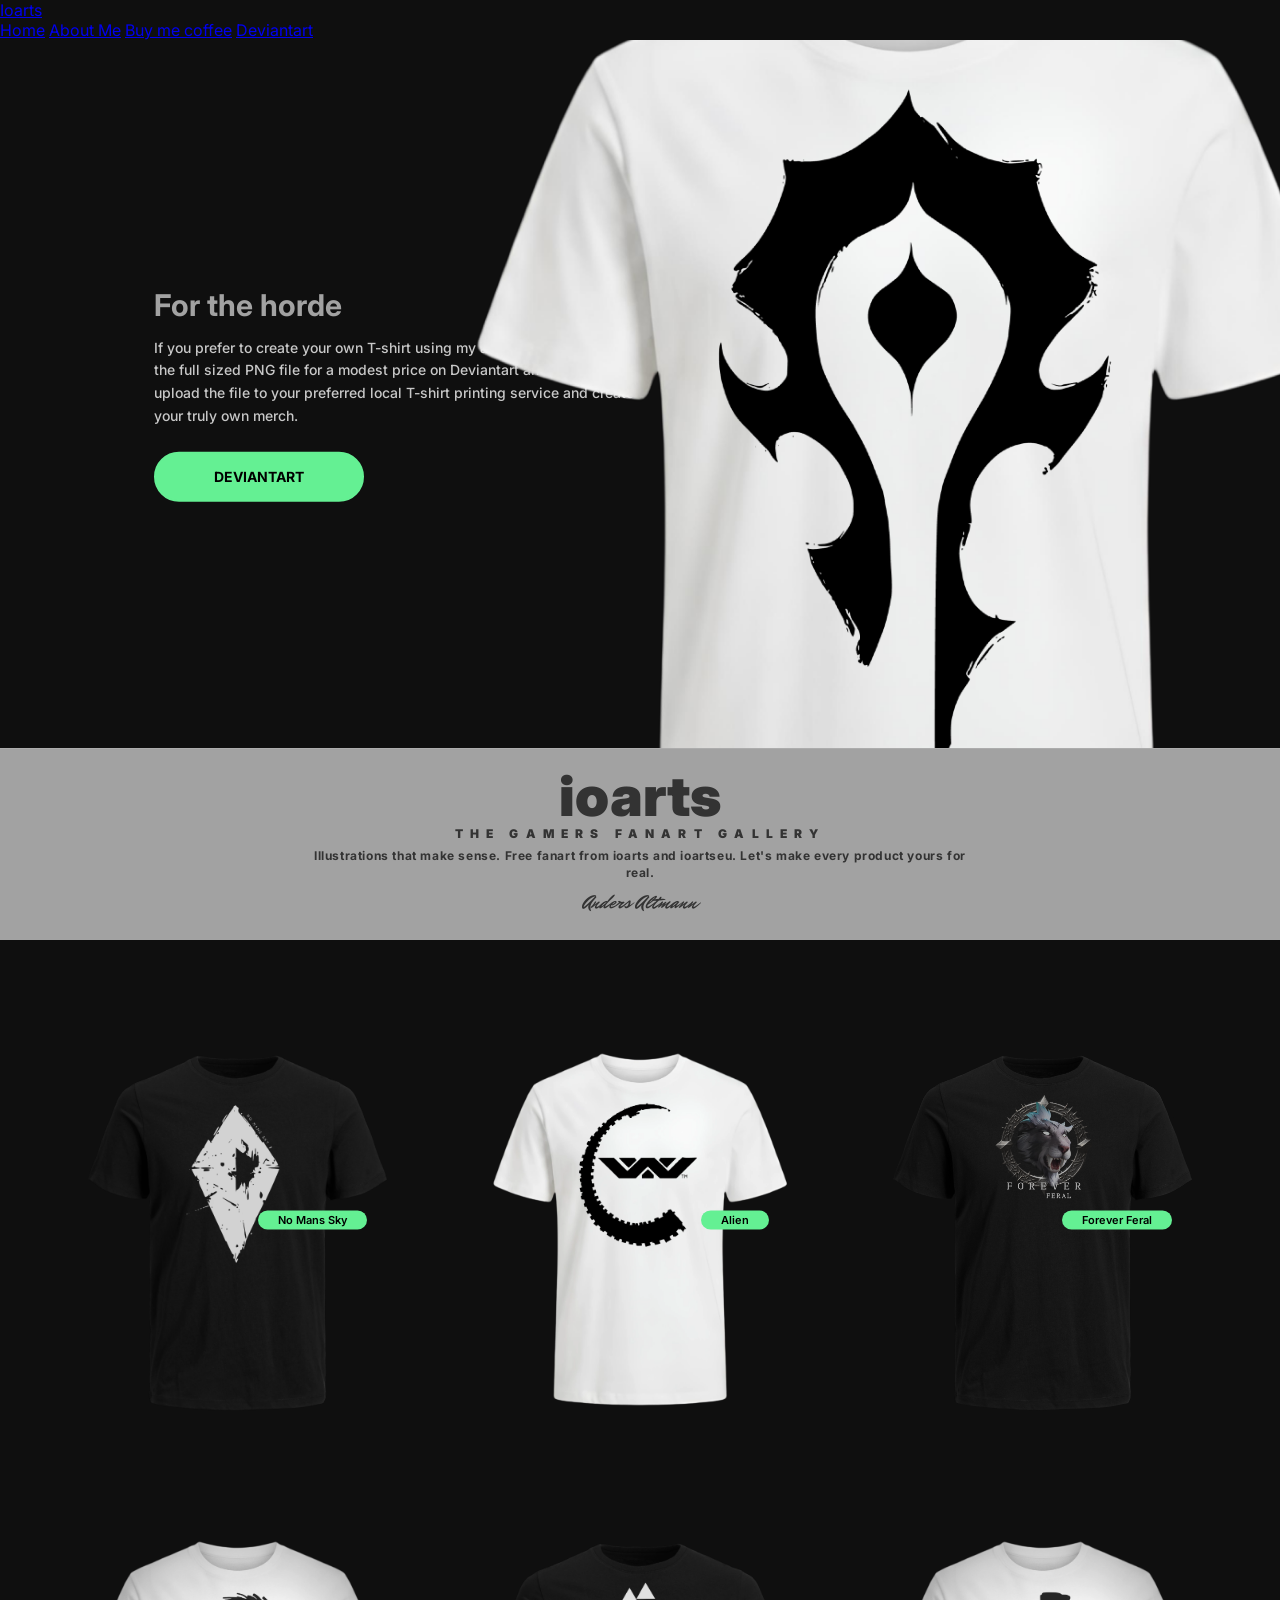
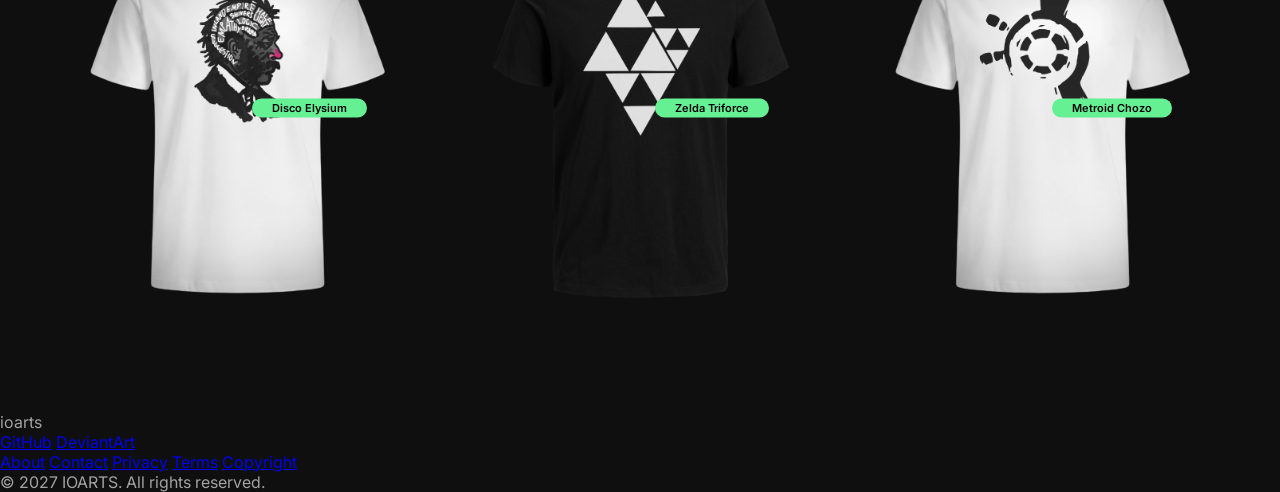
==== index.html @ 89c8511c "Update index.html" ====
<!DOCTYPE html>
<html lang="en">
<head>
  <meta charset="UTF-8">
  <meta name="viewport" content="width=device-width, initial-scale=1.0">
  <title>IOARTS | Digital Art Games Fanart &amp; Illustration Gallery</title>
  <meta name="description" content="Discover unique digital art Games Fanart and illustrations. Official IOARTS Gallery featuring exclusive illustrated arts">
  <meta name="keywords" content="digital art, Games Fanart, illustrations, art Gallery, exclusive designs">
  <meta name="author" content="Anders Altmann">
  <meta name="creator" content="Anders Altmann">
  <meta name="publisher" content="IOARTS">
  <meta name="category" content="Digital art gallery">
  <meta property="og:type" content="website">
  <meta property="og:locale" content="en_US">
  <meta property="og:url" content="https://ioarts.website/">
  <meta property="og:site_name" content="IOARTS">
  <meta property="og:title" content="IOARTS | Digital Art Games Fanart &amp; Illustration Gallery">
  <meta property="og:description" content="Discover unique digital art Games Fanart and illustrations. Official IOARTS Gallery featuring exclusive illustrated arts">
  <meta property="og:image" content="https://ioarts.website/jnj3kgrund2vithordebe.webp">
  <meta property="og:image:type" content="image/webp">
  <meta property="og:image:width" content="1200">
  <meta property="og:image:height" content="630">
  <meta name="twitter:card" content="summary_large_image">
  <meta name="twitter:title" content="IOARTS | Digital Art Games Fanart &amp; Illustration Gallery">
  <meta name="twitter:description" content="Discover unique digital art Games Fanart and illustrations.">
  <meta name="twitter:creator" content="@ioarts">
  <link rel="canonical" href="https://ioarts.website/">
  <meta name="theme-color" content="#a2a2a2" media="(prefers-color-scheme: light)">
  <meta name="theme-color" content="#0f0f0f" media="(prefers-color-scheme: dark)">
  <script type="application/ld+json">
  {
    "@context": "https://schema.org",
    "@graph": [
      {
        "@type": "Organization",
        "name": "IOARTS",
        "url": "https://ioarts.website/"
      },
      {
        "@type": "WebSite",
        "name": "IOARTS",
        "url": "https://ioarts.website/"
      }
    ]
  }
  </script>
  <link rel="icon" type="image/svg+xml" href="data:image/svg+xml,%3Csvg xmlns='http://www.w3.org/2000/svg' viewBox='0 0 100 100'%3E%3Crect width='100' height='100' rx='20' fill='%230f0f0f'/%3E%3Ctext x='50' y='68' font-size='56' font-weight='700' text-anchor='middle' fill='%23a2a2a2' font-family='sans-serif'%3Eio%3C/text%3E%3C/svg%3E">
  <link rel="manifest" href="manifest.json">
  <link rel="apple-touch-icon" href="data:image/svg+xml,%3Csvg xmlns='http://www.w3.org/2000/svg' viewBox='0 0 180 180'%3E%3Crect width='180' height='180' rx='45' fill='%230f0f0f'/%3E%3Ctext x='90' y='130' font-size='95' font-weight='700' text-anchor='middle' fill='%23a2a2a2' font-family='sans-serif'%3Eio%3C/text%3E%3C/svg%3E">
  <link rel="stylesheet" href="shared.css">
  <link rel="stylesheet" href="home.css">
</head>
<body>
  <nav class="vertical-menu">
    <a href="index.html" class="vertical-menu__brand" title="IOARTS Home">Ioarts</a>
    <div class="vertical-menu__links">
      <a href="index.html" title="Home">Home</a>
      <a href="about-me.html" title="About Me">About Me</a>
      <a href="https://buymeacoffee.com/ioartseu" target="_blank" rel="noopener noreferrer" title="Buy me coffee">Buy me coffee</a>
      <a href="https://www.deviantart.com/ioartseu" target="_blank" rel="noopener noreferrer" title="DeviantArt">Deviantart</a>
    </div>
  </nav>

  <section class="hero">
    <div class="hero__bg">
      <img src="jnj3kgrund2vithordebe.webp" alt="For the Horde - Digital art illustration by IOARTS" class="hero__backdrop">
    </div>
    <div class="hero__side">
      <h1 class="hero__title">For the horde</h1>
      <p class="hero__desc">If you prefer to create your own T-shirt using my artwork, you can download the full sized PNG file for a modest price on Deviantart and then simply upload the file to your preferred local T-shirt printing service and create your truly own merch.</p>
      <a href="https://www.deviantart.com/ioartseu" class="hero__btn" target="_blank" rel="noopener noreferrer">Deviantart</a>
    </div>
    <footer class="hero__footer">
      <p class="hero__brand">ioarts</p>
      <h2 class="hero__sub">THE GAMERS FANART GALLERY</h2>
      <p class="hero__blurb">Illustrations that make sense. Free fanart from ioarts and ioartseu. Let's make every product yours for real.</p>
      <p class="hero__author">Anders Altmann</p>
    </footer>
  </section>

  <main class="gallery" aria-label="Image gallery">
    <div class="gallery__item">
      <figure class="card" data-alt="No Mans Sky">
        <img src="jnj3kgrund2nnomannysvaty80.webp" alt="No Mans Sky" class="card__image">
      </figure>
    </div>
    <div class="gallery__item">
      <figure class="card" data-alt="Alien">
        <img src="jnj3kgrund2vitalien2 (1).webp" alt="Alien" class="card__image">
      </figure>
    </div>
        <div class="gallery__item">
      <figure class="card" data-alt="Forever Feral">
        <img src="feralforevertshirt.webp" alt="Forever Feral" class="card__image">
      </figure>
    </div>
    <div class="gallery__item">
      <figure class="card" data-alt="Disco Elysium">
        <img src="Discoalysumt-shirtwhite90.webp" alt="Disco Elysium" class="card__image">
      </figure>
    </div>
   <div class="gallery__item">
      <figure class="card" data-alt="Zelda Triforce">
        <img src="jnj3kgrundzeldathsirt862 (1).webp" alt="Zelda Triforce" class="card__image">
      </figure>
    </div>
       <div class="gallery__item">
      <figure class="card" data-alt="Metroid Chozo">
        <img src="metroidwebp1900.webp" alt="Metroid Chozo" class="card__image">
      </figure>
    </div>
  </main>

  <div data-site-footer></div>
  
  <footer class="ioarts-footer">
    <div class="ioarts-footer__brand">ioarts</div>
    <div class="ioarts-footer__social">
      <a href="https://github.com/ioarts-code" target="_blank" rel="noopener noreferrer">GitHub</a>
      <a href="https://www.deviantart.com/ioartseu" target="_blank" rel="noopener noreferrer">DeviantArt</a>
    </div>
    <div class="ioarts-footer__links">
      <a href="about-me.html">About</a>
      <a href="contact.html">Contact</a>
      <a href="privacy-policy.html">Privacy</a>
      <a href="terms-of-sale.html">Terms</a>
      <a href="copyright-attribution.html">Copyright</a>
    </div>
    <div class="ioarts-footer__copyright">&copy; 2027 IOARTS. All rights reserved.</div>
  </footer>
---- home.css ----
@import url("https://fonts.googleapis.com/css2?family=Inter:wght@400;500;700;900&family=Mr+Dafoe&display=swap");

/* ── Fonts ── */
@font-face {
  font-family: "Inter:Bold";
  src: url("https://static.figma.com/font/Inter_1") format("woff2");
  font-style: normal;
  font-weight: 700;
}

@font-face {
  font-family: "Inter:Medium";
  src: url("https://static.figma.com/font/Inter_1") format("woff2");
  font-style: normal;
  font-weight: 500;
}

@font-face {
  font-family: "Inter:Black";
  src: url("https://static.figma.com/font/Inter_1") format("woff2");
  font-style: normal;
  font-weight: 900;
}

@font-face {
  font-family: "Mr Dafoe:Regular";
  src: url("https://static.figma.com/font/MrDafoe-Regular_1") format("woff2");
  font-style: normal;
  font-weight: 400;
}

/* ── Reset ── */
*, *::before, *::after { box-sizing: border-box; margin: 0; padding: 0; }
body { background: #0f0f0f; color: #a2a2a2; font-family: "Inter", "Inter:Bold", sans-serif; }
img { display: block; max-width: 100%; }
button { cursor: pointer; background: none; border: none; font-family: inherit; }

/* ── Hero ── */
.hero {
  --hero-image-scale: 1.6;
  --hero-image-left: 60%;
  position: relative;
  width: 100%;
  height: 100vh;
  min-height: 720px;
  max-height: 1040px;
  overflow: hidden;
  display: flex;
  align-items: flex-start;
}

.hero__bg {
  position: absolute;
  inset: 0;
  z-index: 2;
  overflow: hidden;
  pointer-events: none;
}

.hero__backdrop {
  position: absolute;
  top: 0;
  left: var(--hero-image-left);
  width: 54%;
  height: 100%;
  max-width: none;
  object-fit: contain;
  object-position: right center;
  transform: scale(var(--hero-image-scale));
  transform-origin: right center;
  pointer-events: none;
}

/* Left info panel */
.hero__side {
  position: absolute;
  top: 50%;
  left: 0;
  transform: translateY(-50%);
  display: flex;
  flex-direction: column;
  align-items: flex-start;
  justify-content: center;
  z-index: 1;
  padding: 0 0 0 12%;
  width: min(760px, 52vw);
  max-width: none;
  margin-top: -96px;
}

.hero__title {
  font-family: "Inter:Bold", "Inter", sans-serif;
  font-weight: 700;
  font-size: 30px;
  line-height: 37.5px;
  color: #a2a2a2;
  margin-bottom: 12px;
}

.hero__desc {
  font-family: "Inter:Medium", "Inter", sans-serif;
  font-weight: 500;
  font-size: 14px;
  line-height: 22.75px;
  color: #c8c8c8;
  margin-bottom: 24px;
  max-width: 680px;
}

.hero__btn {
  display: inline-flex;
  align-items: center;
  justify-content: center;
  min-width: 210px;
  height: 50px;
  padding: 0 32px;
  border: 2.5px solid #64f093;
  border-radius: 9999px;
  background: #64f093;
  color: #000;
  font-family: 'Inter', sans-serif;
  font-weight: 700;
  font-size: 14px;
  text-transform: uppercase;
  text-decoration: none;
  cursor: pointer;
  transition: background-color 0.2s ease, color 0.2s ease, border-color 0.2s ease;
}

.hero__btn:hover,
.hero__btn:focus-visible {
  background: #fff;
  border-color: #fff;
  color: #000;
}

/* Footer overlay bar */
.hero__footer {
  position: absolute;
  bottom: 0;
  left: 0;
  right: 0;
  height: 192px;
  background: #a2a2a2;
  color: #585858;
  backdrop-filter: blur(1px);
  -webkit-backdrop-filter: blur(1px);
  border-top: 1px solid rgba(255, 255, 255, 0.1);
  display: flex;
  flex-direction: column;
  align-items: center;
  justify-content: center;
  gap: 6px;
  text-align: center;
  padding: 20px;
  z-index: 2;
  width: 100%;
  margin: 0;
}

.hero__brand {
  font-family: "Inter:Black", "Inter", sans-serif;
  font-weight: 900;
  font-size: 56px;
  line-height: 48px;
  color: #333;
  text-transform: lowercase;
}

.hero__sub {
  font-family: "Inter:Black", "Inter", sans-serif;
  font-weight: 900;
  font-size: 12px;
  letter-spacing: 7.2px;
  text-transform: uppercase;
  color: #333;
}

.hero__blurb {
  font-family: "Inter:Bold", "Inter", sans-serif;
  font-weight: 700;
  font-size: 12px;
  line-height: 17.4px;
  letter-spacing: 0.6px;
  color: #333;
  max-width: 680px;
}

.hero__author {
  font-family: "Mr Dafoe:Regular", "Mr Dafoe", cursive;
  font-weight: 400;
  font-size: 20px;
  line-height: 30px;
  color: #333;
}

.hero__footer > * {
  width: 100%;
  text-align: center;
}

/* ── Products header & filters ── */
.products-header {
  display: none;
}

.filters {
  display: none;
}

.filters__group {
  display: none;
}

.filters__row {
  display: none;
}

.filter {
  display: none;
}

.filter--active,
.filter:hover {
  display: none;
}

/* ── Gallery ── */
.products-heading {
  display: none;
}

.gallery {
  display: grid;
  grid-template-columns: repeat(3, 1fr);
  column-gap: 24px;
  row-gap: 72px;
  padding: 72px 48px 96px;
}

.load-more-container {
  display: none;
}

.load-more-container[hidden] {
  display: none;
}

.load-more-button {
  display: none;
}

.load-more-button:hover:not(:disabled) {
  display: none;
}

.load-more-button:disabled {
  display: none;
}

/* ── Gallery Item ── */
.gallery__item {
  display: flex;
  flex-direction: column;
  background: transparent;
}

/* ── Card ── */
.card {
  display: flex;
  flex-direction: column;
  background: transparent;
  width: 100%;
  aspect-ratio: 592 / 650;
  position: relative;
  overflow: hidden;
}

.card__image {
  display: block;
  width: 100%;
  flex: 1;
  object-fit: cover;
  object-position: center;
}

/* Image badge with alt text */
.card::after {
  content: attr(data-alt);
  position: absolute;
  top: 50%;
  right: 60px;
  transform: translateY(-50%);
  background: #64f093;
  color: #000000;
  padding: 4px 20px;
  font-size: 11px;
  font-weight: 600;
  line-height: 1;
  white-space: nowrap;
  border-radius: 9999px;
  z-index: 10;
  display: inline-flex;
  align-items: center;
  justify-content: center;
  max-width: calc(100% - 24px);
  overflow: hidden;
  text-overflow: ellipsis;
}

/* ── Large monitors (above 24"): full-width description, larger image shifted left ── */
@media (min-width: 1921px) {
  .hero { --hero-image-scale: 1.9; --hero-image-left: 55%; }
  .hero__side { width: 100%; padding: 0 12%; }
  .hero__desc { max-width: 600px; }
}

/* ── Tablet / small laptop: title box below image ── */
@media (min-width: 721px) and (max-width: 1199px) {
  .gallery { grid-template-columns: repeat(2, 1fr); }
}

/* ── Hide mobile menu controls for static menu ── */
@media (max-width: 720px) {
  .vertical-menu { display: none; }
}
@media (max-width: 720px) {
  body { min-width: 0; overflow-x: hidden; margin-left: 0; }
  .hero { --hero-image-left: 50%; height: min(760px, 100svh); min-height: 620px; }
  .hero__backdrop { left: 50%; width: 72%; height: 84%; object-position: center; transform: translate(-50%, -50%) scale(var(--hero-image-scale)); transform-origin: center center; top: 50%; }
  .hero__side { display: none; }
  .hero__footer { height: 210px; padding: 18px 24px; }
  .hero__sub { max-width: 100%; font-size: 10px; letter-spacing: .25em; }
  .hero__blurb { font-size: 10px; }
  .gallery { grid-template-columns: 1fr; row-gap: 56px; padding: 56px 24px 72px; }
}
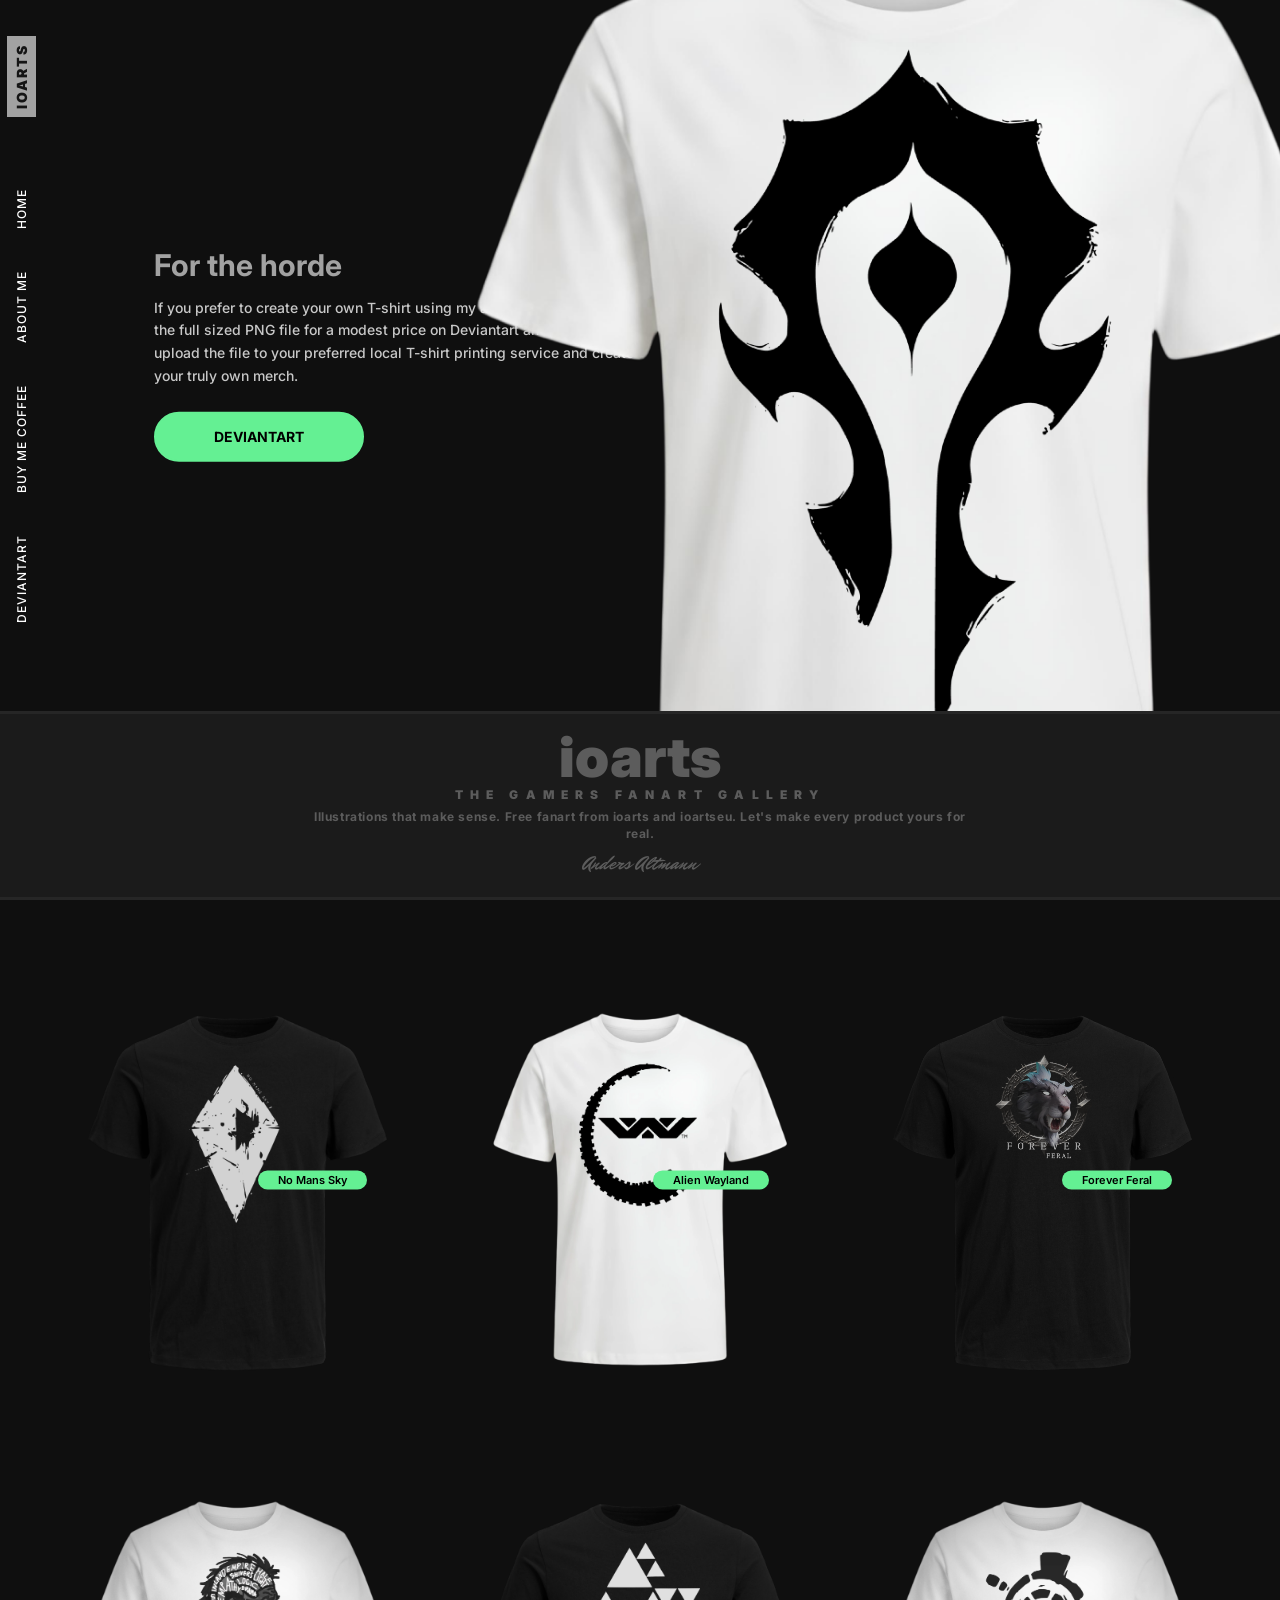
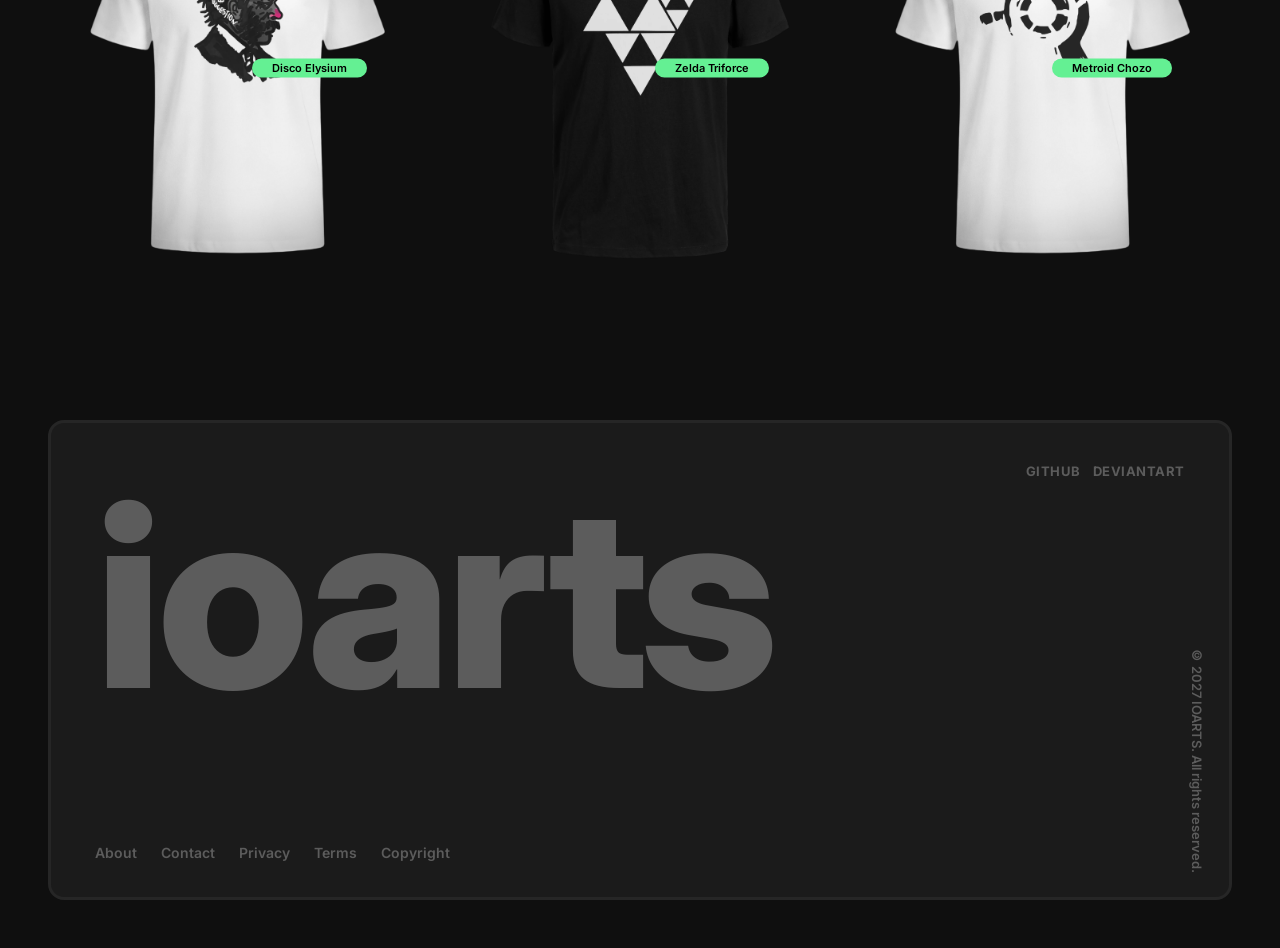
==== commit fd6b649d: "adwawd" ====
--- a/index.html
+++ b/index.html
@@ -44,9 +44,10 @@
     ]
   }
   </script>
-  <link rel="icon" type="image/svg+xml" href="data:image/svg+xml,%3Csvg xmlns='http://www.w3.org/2000/svg' viewBox='0 0 100 100'%3E%3Crect width='100' height='100' rx='20' fill='%230f0f0f'/%3E%3Ctext x='50' y='68' font-size='56' font-weight='700' text-anchor='middle' fill='%23a2a2a2' font-family='sans-serif'%3Eio%3C/text%3E%3C/svg%3E">
+  <link rel="icon" type="image/png" sizes="32x32" href="favicon-32x32.png">
+  <link rel="icon" type="image/png" sizes="192x192" href="favicon.png">
+  <link rel="apple-touch-icon" href="apple-touch-icon.png">
   <link rel="manifest" href="manifest.json">
-  <link rel="apple-touch-icon" href="data:image/svg+xml,%3Csvg xmlns='http://www.w3.org/2000/svg' viewBox='0 0 180 180'%3E%3Crect width='180' height='180' rx='45' fill='%230f0f0f'/%3E%3Ctext x='90' y='130' font-size='95' font-weight='700' text-anchor='middle' fill='%23a2a2a2' font-family='sans-serif'%3Eio%3C/text%3E%3C/svg%3E">
   <link rel="stylesheet" href="shared.css">
   <link rel="stylesheet" href="home.css">
 </head>
@@ -85,8 +86,8 @@
       </figure>
     </div>
     <div class="gallery__item">
-      <figure class="card" data-alt="Alien">
-        <img src="jnj3kgrund2vitalien2 (1).webp" alt="Alien" class="card__image">
+      <figure class="card" data-alt="Alien Wayland">
+        <img src="jnj3kgrund2vitalien2 (1).webp" alt="Alien Wayland" class="card__image">
       </figure>
     </div>
         <div class="gallery__item">
--- a/shared.css
+++ b/shared.css
@@ -0,0 +1,355 @@
+/* =============================================
+   IOARTS — Shared styles  |  shared.css
+   Side menu + footer used on every page.
+   Markup is injected by shared.js. Load this
+   BEFORE the page stylesheet so pages can override.
+   ============================================= */
+
+@import url('https://fonts.googleapis.com/css2?family=Inter:wght@500;900&display=swap');
+
+/* ── Vertical side menu ── */
+.vertical-menu {
+  position: fixed;
+  top: 0;
+  left: 0;
+  z-index: 20;
+  display: flex;
+  flex-direction: column;
+  align-items: center;
+  gap: 72px;
+  width: 42px;
+  height: 100vh;
+  padding: 36px 0 28px;
+  color: #fff;
+}
+
+.vertical-menu a {
+  color: #fff;
+  font-family: 'Inter', sans-serif;
+  font-size: 12px;
+  font-weight: 500;
+  letter-spacing: 1px;
+  text-decoration: none;
+  text-transform: uppercase;
+  white-space: nowrap;
+  writing-mode: vertical-rl;
+  transform: rotate(180deg);
+}
+
+.vertical-menu__title {
+  margin: 0;
+  font-size: inherit;
+  line-height: 1;
+}
+
+.vertical-menu .vertical-menu__brand {
+  display: inline-block;
+  padding: 8px 6px;
+  border-radius: 0;
+  background: #a2a2a2;
+  color: #151515;
+  font-size: 14px;
+  font-weight: 900;
+  letter-spacing: 2px;
+}
+
+.vertical-menu .vertical-menu__brand:hover {
+  color: #151515;
+  background: #fff;
+}
+
+.vertical-menu__links {
+  display: flex;
+  flex: 1;
+  flex-direction: column;
+  align-items: center;
+  gap: 42px;
+  justify-content: flex-start;
+}
+
+.vertical-menu__panel {
+  display: contents;
+}
+
+.vertical-menu__toggle {
+  display: none;
+}
+
+.vertical-menu a:hover {
+  color: #74d5ff;
+}
+
+/* ── Footer ── */
+.ioarts-footer {
+  position: relative;
+  min-height: 480px;
+  margin: 48px;
+  padding: 44px;
+  overflow: hidden;
+  background: #1b1b1b;
+  border: 3px solid #262626;
+  border-radius: 16px;
+  box-sizing: border-box;
+  color: #5c5c5c;
+}
+
+.ioarts-footer__brand {
+  position: relative;
+  z-index: 1;
+  color: #5c5c5c;
+  font-size: clamp(100px, 20vw, 260px);
+  font-weight: 800;
+  line-height: 1;
+  letter-spacing: -0.02em;
+  user-select: none;
+}
+
+.ioarts-footer__social {
+  position: absolute;
+  top: 40px;
+  right: 44px;
+  z-index: 3;
+  display: flex;
+  align-items: center;
+  gap: 12px;
+  width: auto;
+}
+
+.ioarts-footer__social a {
+  display: inline-flex;
+  align-items: center;
+  justify-content: center;
+  background: transparent;
+  border: none;
+  padding: 0;
+  color: #5c5c5c;
+  font-size: 13px;
+  font-weight: 700;
+  letter-spacing: 0.04em;
+  text-transform: uppercase;
+  text-decoration: none;
+  white-space: nowrap;
+  transition: color 0.2s ease, transform 0.2s ease;
+}
+
+.ioarts-footer__social a:hover,
+.ioarts-footer__social a:focus-visible {
+  background: transparent;
+  color: #5c5c5c;
+  border: none;
+  transform: translateY(-1px);
+}
+
+.ioarts-footer__links {
+  position: absolute;
+  bottom: 36px;
+  left: 44px;
+  right: 240px;
+  z-index: 3;
+  display: flex;
+  flex-wrap: wrap;
+  gap: 24px;
+  width: auto;
+}
+
+.ioarts-footer__links a {
+  color: #5c5c5c;
+  font-size: 14px;
+  font-weight: 600;
+  text-decoration: none;
+  white-space: nowrap;
+  transition: color 0.2s ease;
+}
+
+.ioarts-footer__links a:hover,
+.ioarts-footer__links a:focus-visible {
+  color: #ffffff;
+}
+
+.ioarts-footer__copyright {
+  position: absolute;
+  top: auto;
+  right: 24px;
+  bottom: 24px;
+  z-index: 3;
+  font-size: 13px;
+  font-weight: 600;
+  color: #5c5c5c;
+  writing-mode: vertical-rl;
+  transform: none;
+}
+
+/* ── Responsive: menu (max 720px) ── */
+@media (max-width: 720px) {
+  .vertical-menu {
+    top: 16px;
+    left: 16px;
+    z-index: 100;
+    width: 48px;
+    height: 48px;
+    gap: 0;
+    padding: 0;
+  }
+
+  .vertical-menu__toggle {
+    position: relative;
+    z-index: 2;
+    display: grid;
+    width: 48px;
+    height: 48px;
+    padding: 0;
+    place-items: center;
+    border: 1px solid rgba(255, 255, 255, 0.55);
+    background: rgba(15, 15, 15, 0.6);
+    color: #fff;
+    cursor: pointer;
+  }
+
+  .vertical-menu__toggle-lines {
+    display: flex;
+    flex-direction: column;
+    align-items: flex-start;
+    gap: 5px;
+    width: 24px;
+  }
+
+  .vertical-menu__toggle-lines span {
+    display: block;
+    width: 24px;
+    height: 2px;
+    background: currentColor;
+  }
+
+  .vertical-menu__toggle-lines span:nth-child(2) { width: 15px; }
+  .vertical-menu__toggle-lines span:nth-child(3) { width: 20px; }
+
+  .vertical-menu__panel {
+    position: fixed;
+    z-index: 1;
+    inset: 0;
+    display: none;
+    width: 100vw;
+    height: 100vh;
+    height: 100dvh;
+    flex-direction: column;
+    align-items: center;
+    justify-content: center;
+    gap: 40px;
+    padding: 80px 24px 40px;
+    background: rgba(15, 15, 15, 0.96);
+  }
+
+  .vertical-menu--open .vertical-menu__panel {
+    display: flex;
+  }
+
+  .vertical-menu a {
+    font-size: 16px;
+    letter-spacing: 0.5px;
+    writing-mode: horizontal-tb;
+    transform: none;
+  }
+
+  .vertical-menu .vertical-menu__brand {
+    padding: 10px 16px;
+    font-size: clamp(48px, 14vw, 76px);
+    letter-spacing: 2px;
+    text-transform: lowercase;
+  }
+
+  .vertical-menu__links {
+    flex: 0 1 auto;
+    flex-direction: column;
+    justify-content: center;
+    gap: 28px;
+  }
+}
+
+@media (max-width: 380px) {
+  .vertical-menu { top: 12px; left: 12px; }
+}
+
+@media (prefers-reduced-motion: reduce) {
+  *,
+  *::before,
+  *::after {
+    scroll-behavior: auto !important;
+    animation-duration: 0.01ms !important;
+    animation-iteration-count: 1 !important;
+    transition-duration: 0.01ms !important;
+  }
+}
+
+/* ── Responsive: footer (max 768px) ── */
+@media (max-width: 768px) {
+  .ioarts-footer {
+    min-height: auto;
+    width: calc(100% - 48px);
+    margin: 24px;
+    padding: 24px;
+    display: flex;
+    flex-direction: column;
+    gap: 18px;
+    border-radius: 14px;
+  }
+
+  .ioarts-footer__brand {
+    font-size: clamp(40px, 14vw, 68px);
+    line-height: 0.9;
+    letter-spacing: -0.02em;
+    color: #5c5c5c;
+    order: 1;
+  }
+
+  .ioarts-footer__social {
+    position: static;
+    display: flex;
+    flex-wrap: wrap;
+    align-items: center;
+    gap: 8px 10px;
+    width: 100%;
+    order: 2;
+  }
+
+  .ioarts-footer__social a {
+    font-size: 9.5px;
+    letter-spacing: 0.05em;
+  }
+
+  .ioarts-footer__links {
+    position: static;
+    display: flex;
+    flex-wrap: wrap;
+    align-items: center;
+    gap: 8px 14px;
+    width: 100%;
+    padding-top: 14px;
+    border-top: 1px solid rgba(31, 31, 31, 0.18);
+    right: auto;
+    left: auto;
+    order: 3;
+  }
+
+  .ioarts-footer__links a {
+    font-size: 11px;
+    font-weight: 600;
+    color: #5c5c5c;
+    white-space: nowrap;
+  }
+
+  .ioarts-footer__copyright {
+    position: static;
+    display: block;
+    writing-mode: horizontal-tb;
+    font-size: 10.5px;
+    font-weight: 500;
+    color: #5c5c5c;
+    order: 4;
+    margin-top: -6px;
+  }
+}
+
+/* Match the 48px page gutter between 721px and 768px */
+@media (min-width: 721px) and (max-width: 768px) {
+  .ioarts-footer { width: calc(100% - 96px); margin: 24px 48px 48px; }
+}
--- a/home.css
+++ b/home.css
@@ -140,12 +140,13 @@
   bottom: 0;
   left: 0;
   right: 0;
-  height: 192px;
-  background: #a2a2a2;
-  color: #585858;
+  height: 189px;
+  background: #1B1B1B;
+  color: #5C5C5C;
   backdrop-filter: blur(1px);
   -webkit-backdrop-filter: blur(1px);
-  border-top: 1px solid rgba(255, 255, 255, 0.1);
+  border-top: 3px solid #262626;
+  border-bottom: 3px solid #262626;
   display: flex;
   flex-direction: column;
   align-items: center;
@@ -163,7 +164,7 @@
   font-weight: 900;
   font-size: 56px;
   line-height: 48px;
-  color: #333;
+  color: #5C5C5C;
   text-transform: lowercase;
 }
 
@@ -173,7 +174,7 @@
   font-size: 12px;
   letter-spacing: 7.2px;
   text-transform: uppercase;
-  color: #333;
+  color: #5C5C5C;
 }
 
 .hero__blurb {
@@ -182,7 +183,7 @@
   font-size: 12px;
   line-height: 17.4px;
   letter-spacing: 0.6px;
-  color: #333;
+  color: #5C5C5C;
   max-width: 680px;
 }
 
@@ -191,7 +192,7 @@
   font-weight: 400;
   font-size: 20px;
   line-height: 30px;
-  color: #333;
+  color: #5C5C5C;
 }
 
 .hero__footer > * {
@@ -300,9 +301,10 @@
   white-space: nowrap;
   border-radius: 9999px;
   z-index: 10;
-  display: inline-flex;
+  display: flex;
   align-items: center;
   justify-content: center;
+  min-width: 100px;
   max-width: calc(100% - 24px);
   overflow: hidden;
   text-overflow: ellipsis;
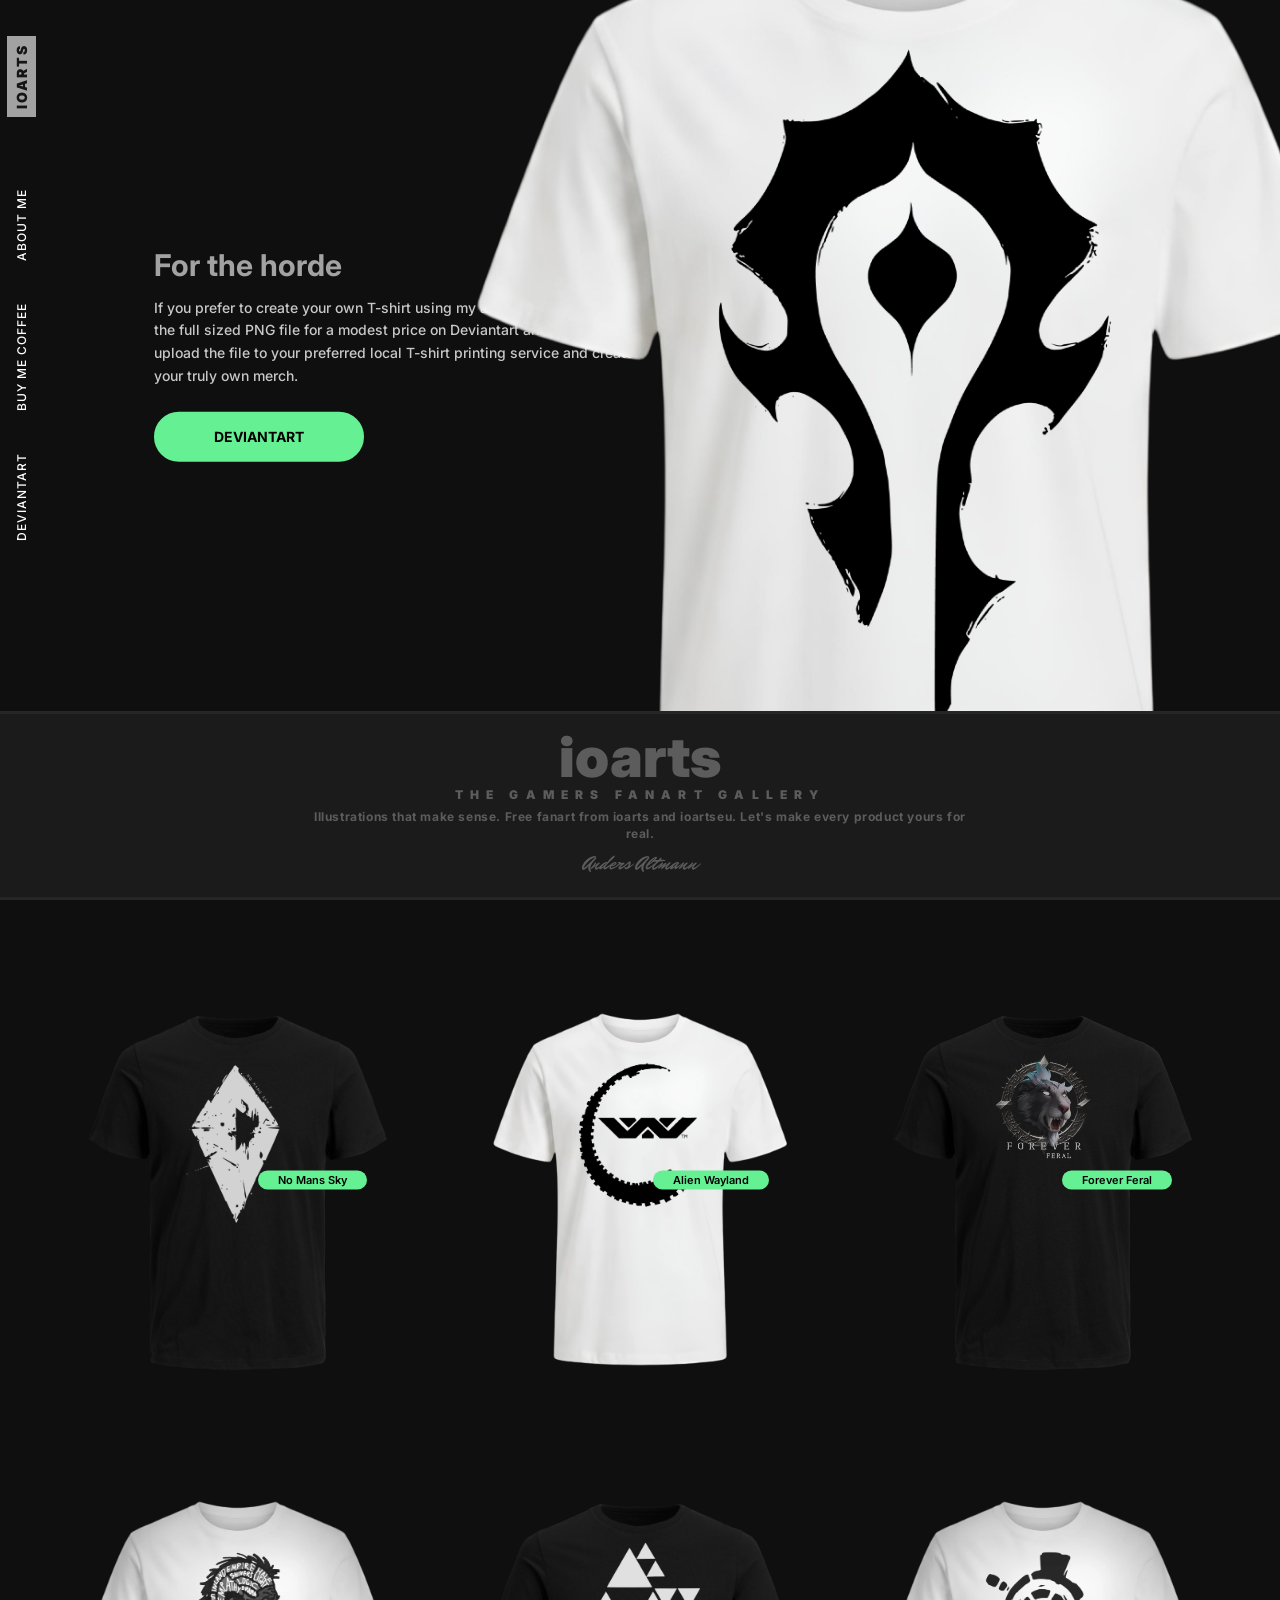
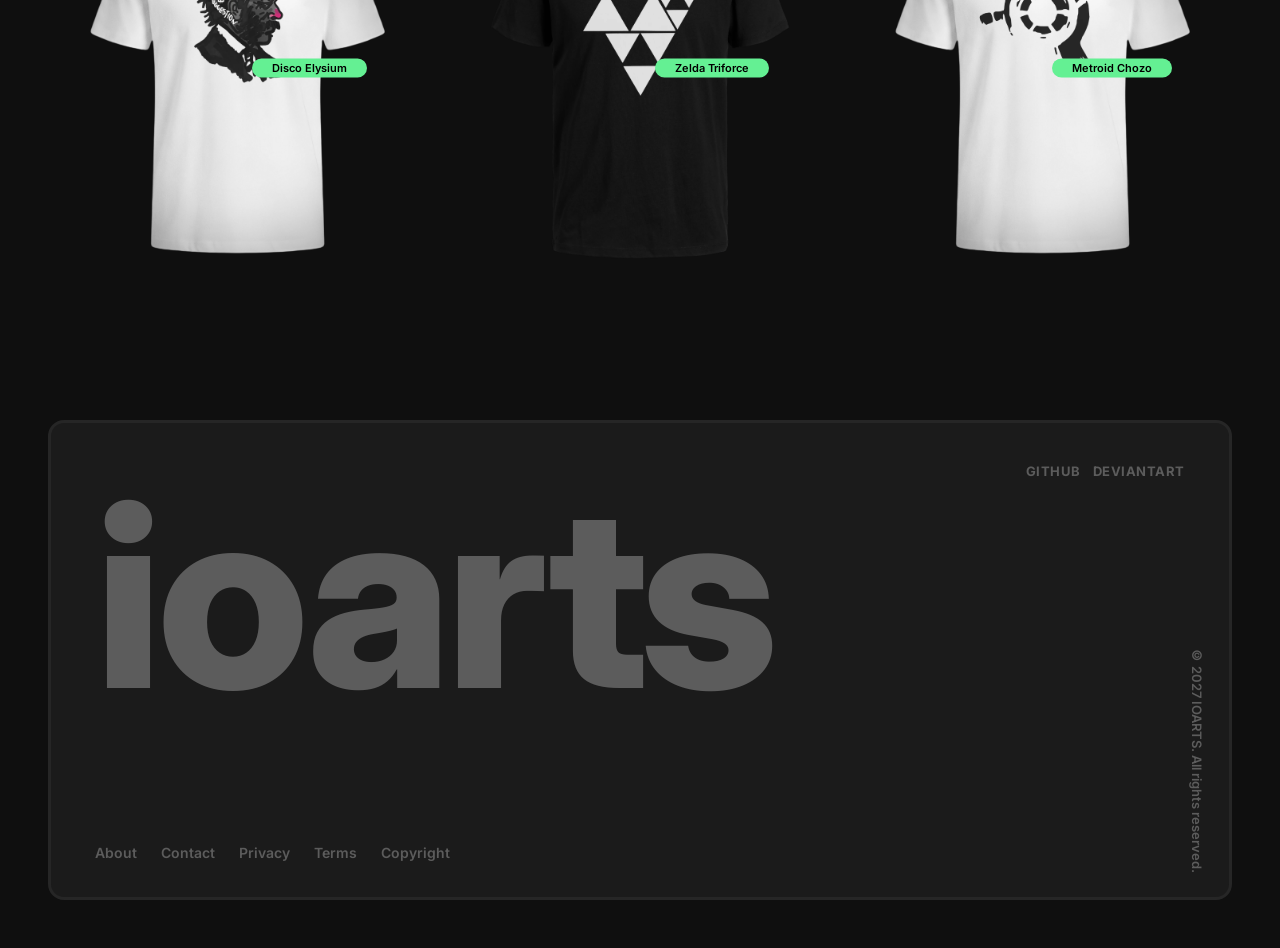
==== commit db97e8c9: "awdad" ====
--- a/index.html
+++ b/index.html
@@ -55,7 +55,6 @@
   <nav class="vertical-menu">
     <a href="index.html" class="vertical-menu__brand" title="IOARTS Home">Ioarts</a>
     <div class="vertical-menu__links">
-      <a href="index.html" title="Home">Home</a>
       <a href="about-me.html" title="About Me">About Me</a>
       <a href="https://buymeacoffee.com/ioartseu" target="_blank" rel="noopener noreferrer" title="Buy me coffee">Buy me coffee</a>
       <a href="https://www.deviantart.com/ioartseu" target="_blank" rel="noopener noreferrer" title="DeviantArt">Deviantart</a>
@@ -81,34 +80,46 @@
 
   <main class="gallery" aria-label="Image gallery">
     <div class="gallery__item">
-      <figure class="card" data-alt="No Mans Sky">
-        <img src="jnj3kgrund2nnomannysvaty80.webp" alt="No Mans Sky" class="card__image">
-      </figure>
+      <a href="https://www.deviantart.com/ioartseu" class="card__link" target="_blank" rel="noopener noreferrer">
+        <figure class="card" data-alt="No Mans Sky">
+          <img src="jnj3kgrund2nnomannysvaty80.webp" alt="No Mans Sky" class="card__image">
+        </figure>
+      </a>
     </div>
     <div class="gallery__item">
-      <figure class="card" data-alt="Alien Wayland">
-        <img src="jnj3kgrund2vitalien2 (1).webp" alt="Alien Wayland" class="card__image">
-      </figure>
+      <a href="https://www.deviantart.com/ioartseu" class="card__link" target="_blank" rel="noopener noreferrer">
+        <figure class="card" data-alt="Alien Wayland">
+          <img src="jnj3kgrund2vitalien2 (1).webp" alt="Alien Wayland" class="card__image">
+        </figure>
+      </a>
     </div>
         <div class="gallery__item">
-      <figure class="card" data-alt="Forever Feral">
-        <img src="feralforevertshirt.webp" alt="Forever Feral" class="card__image">
-      </figure>
+      <a href="https://www.deviantart.com/ioartseu" class="card__link" target="_blank" rel="noopener noreferrer">
+        <figure class="card" data-alt="Forever Feral">
+          <img src="feralforevertshirt.webp" alt="Forever Feral" class="card__image">
+        </figure>
+      </a>
     </div>
     <div class="gallery__item">
-      <figure class="card" data-alt="Disco Elysium">
-        <img src="Discoalysumt-shirtwhite90.webp" alt="Disco Elysium" class="card__image">
-      </figure>
+      <a href="https://www.deviantart.com/ioartseu" class="card__link" target="_blank" rel="noopener noreferrer">
+        <figure class="card" data-alt="Disco Elysium">
+          <img src="Discoalysumt-shirtwhite90.webp" alt="Disco Elysium" class="card__image">
+        </figure>
+      </a>
     </div>
    <div class="gallery__item">
-      <figure class="card" data-alt="Zelda Triforce">
-        <img src="jnj3kgrundzeldathsirt862 (1).webp" alt="Zelda Triforce" class="card__image">
-      </figure>
+      <a href="https://www.deviantart.com/ioartseu" class="card__link" target="_blank" rel="noopener noreferrer">
+        <figure class="card" data-alt="Zelda Triforce">
+          <img src="jnj3kgrundzeldathsirt862 (1).webp" alt="Zelda Triforce" class="card__image">
+        </figure>
+      </a>
     </div>
        <div class="gallery__item">
-      <figure class="card" data-alt="Metroid Chozo">
-        <img src="metroidwebp1900.webp" alt="Metroid Chozo" class="card__image">
-      </figure>
+      <a href="https://www.deviantart.com/ioartseu" class="card__link" target="_blank" rel="noopener noreferrer">
+        <figure class="card" data-alt="Metroid Chozo">
+          <img src="metroidwebp1900.webp" alt="Metroid Chozo" class="card__image">
+        </figure>
+      </a>
     </div>
   </main>
 
--- a/home.css
+++ b/home.css
@@ -277,6 +277,19 @@
   overflow: hidden;
 }
 
+.card__link {
+  display: block;
+  text-decoration: none;
+  cursor: pointer;
+  width: 100%;
+  height: 100%;
+}
+
+.card__link:hover {
+  opacity: 0.95;
+  transition: opacity 0.2s ease;
+}
+
 .card__image {
   display: block;
   width: 100%;
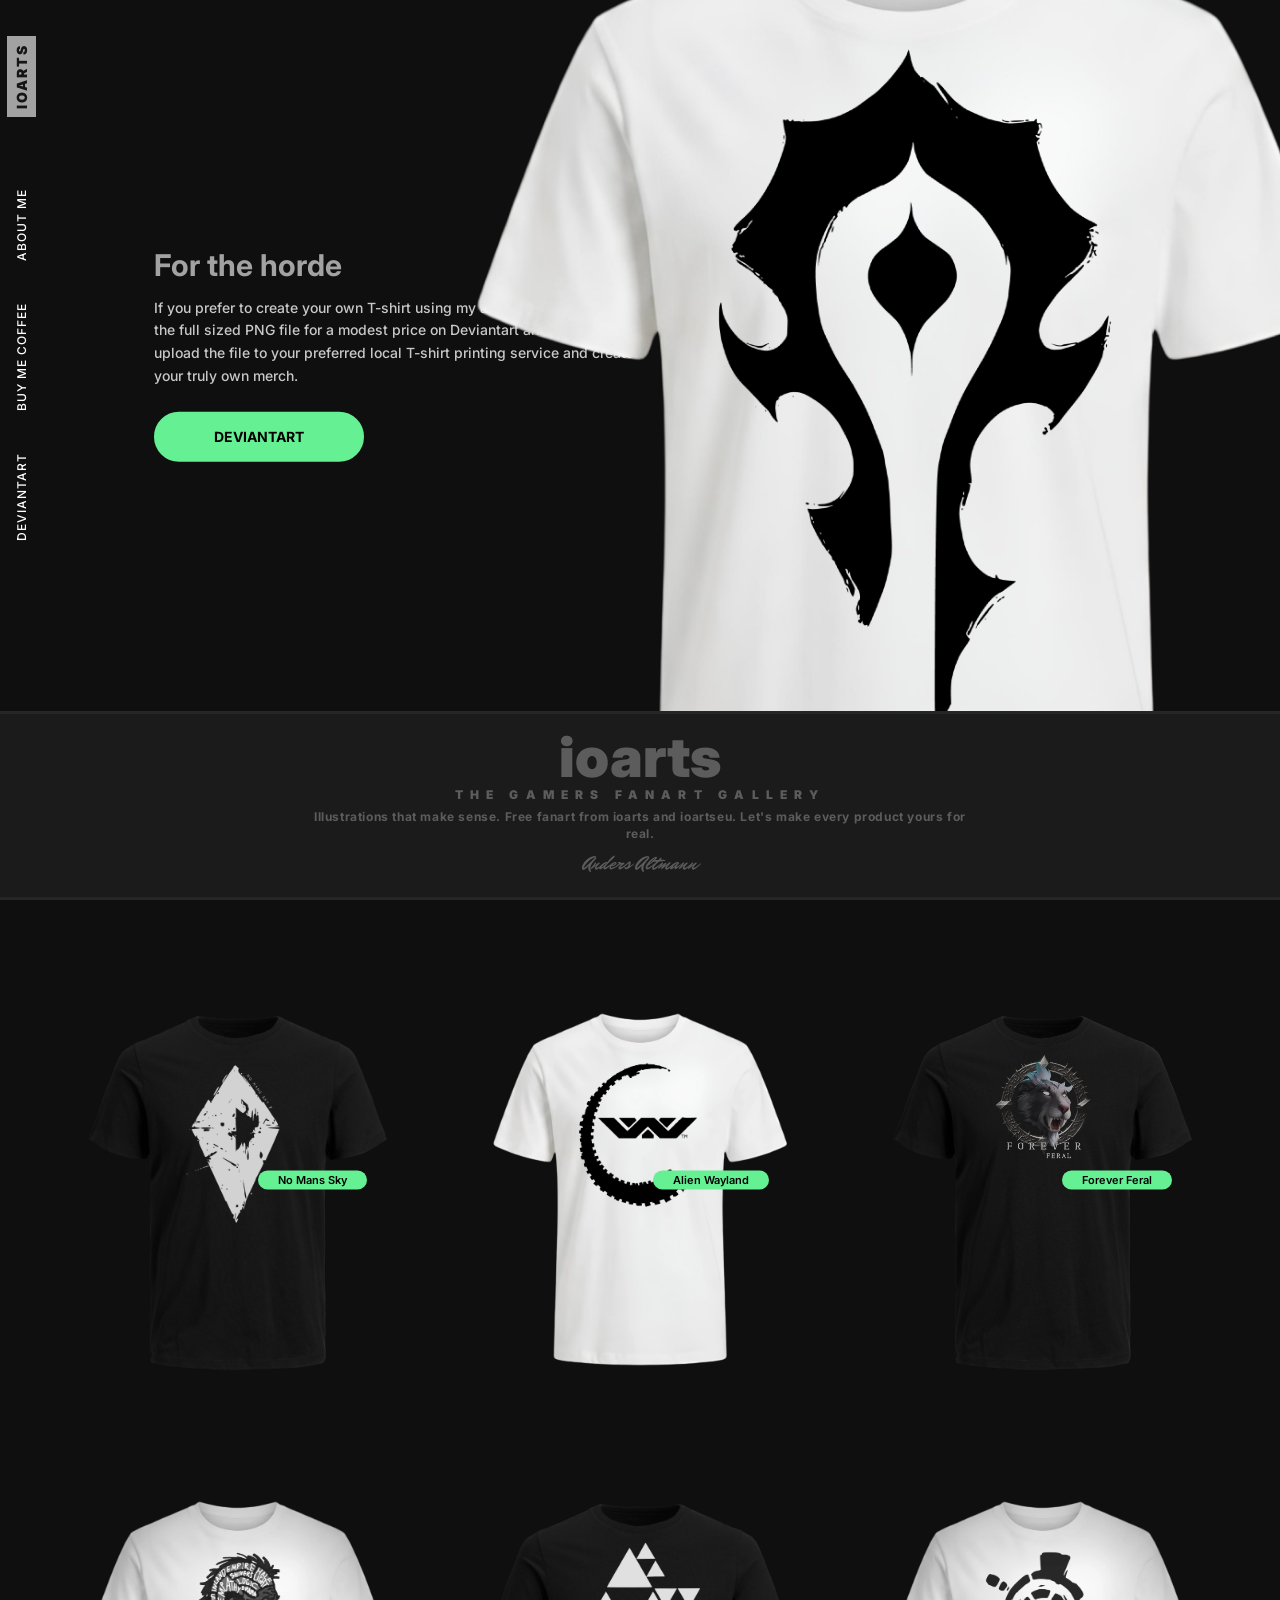
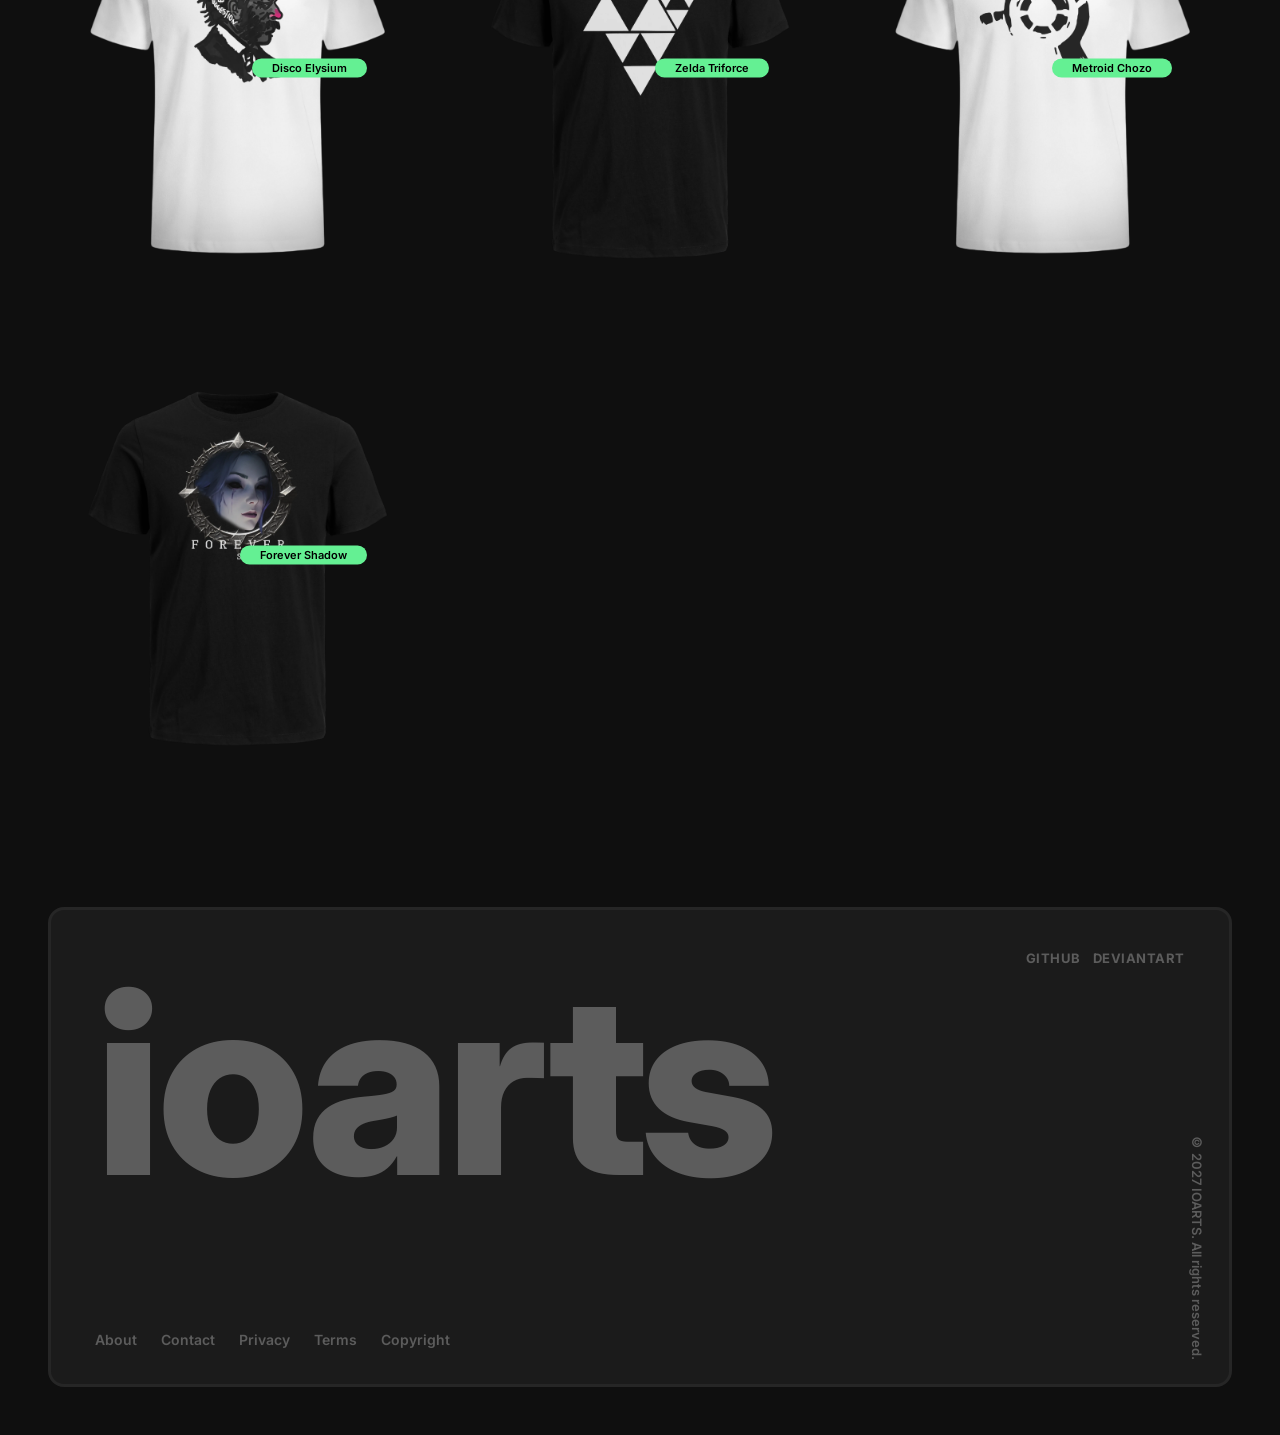
==== commit 0a33eec5: "awdawdw" ====
--- a/index.html
+++ b/index.html
@@ -121,6 +121,13 @@
         </figure>
       </a>
     </div>
+           <div class="gallery__item">
+      <a href="https://www.deviantart.com/ioartseu" class="card__link" target="_blank" rel="noopener noreferrer">
+        <figure class="card" data-alt="Forever Shadow">
+          <img src="Forevershadow1900.webp" alt="Forever Shadow" class="card__image">
+        </figure>
+      </a>
+    </div>
   </main>
 
   <div data-site-footer></div>
